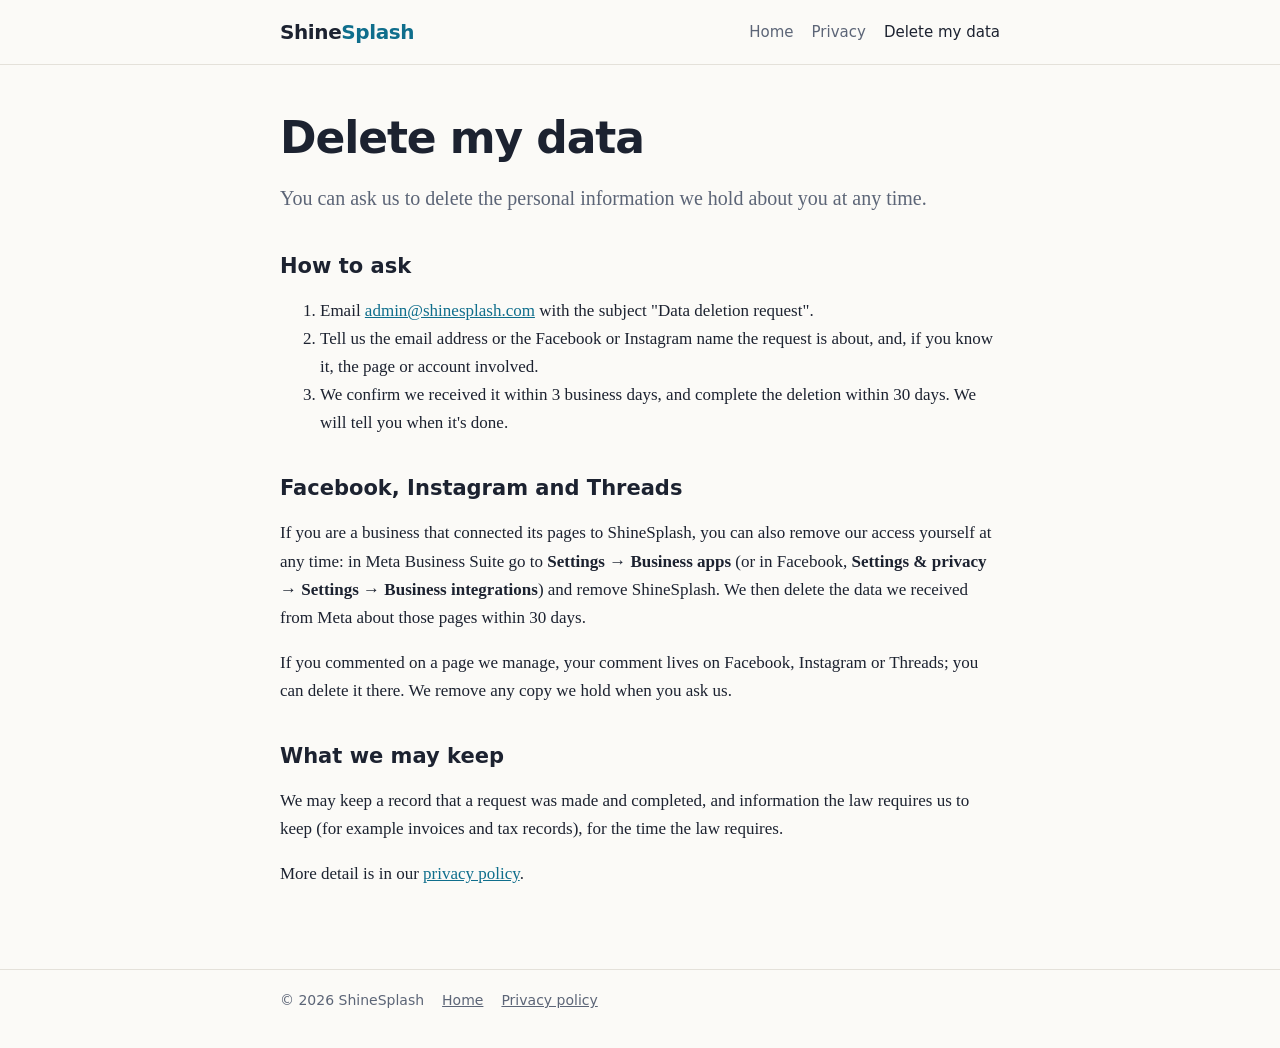
==== data-deletion/index.html @ 6895125b "shinesplash.com: home, privacy policy, data deletion" ====
<!doctype html>
<html lang="en">
<head>
<meta charset="utf-8">
<meta name="viewport" content="width=device-width, initial-scale=1">
<title>Delete my data — ShineSplash</title>
<meta name="description" content="How to ask ShineSplash to delete your data, including data that came from Facebook or Instagram.">
<link rel="stylesheet" href="/style.css">
</head>
<body>
<header><div class="wrap">
  <a class="logo" href="/">Shine<span>Splash</span></a>
  <nav><a href="/">Home</a><a href="/privacy/">Privacy</a><a href="/data-deletion/" aria-current="page">Delete my data</a></nav>
</div></header>
<main><div class="wrap">
  <h1>Delete my data</h1>
  <p class="lede">You can ask us to delete the personal information we hold about you at any time.</p>

  <h2>How to ask</h2>
  <ol>
    <li>Email <a href="mailto:admin@shinesplash.com?subject=Data%20deletion%20request">admin@shinesplash.com</a> with the subject "Data deletion request".</li>
    <li>Tell us the email address or the Facebook or Instagram name the request is about, and, if you know it, the page or account involved.</li>
    <li>We confirm we received it within 3 business days, and complete the deletion within 30 days. We will tell you when it's done.</li>
  </ol>

  <h2>Facebook, Instagram and Threads</h2>
  <p>If you are a business that connected its pages to ShineSplash, you can also remove our access yourself at any time: in Meta Business Suite go to <b>Settings → Business apps</b> (or in Facebook, <b>Settings &amp; privacy → Settings → Business integrations</b>) and remove ShineSplash. We then delete the data we received from Meta about those pages within 30 days.</p>
  <p>If you commented on a page we manage, your comment lives on Facebook, Instagram or Threads; you can delete it there. We remove any copy we hold when you ask us.</p>

  <h2>What we may keep</h2>
  <p>We may keep a record that a request was made and completed, and information the law requires us to keep (for example invoices and tax records), for the time the law requires.</p>

  <p>More detail is in our <a href="/privacy/">privacy policy</a>.</p>
</div></main>
<footer><div class="wrap"><span>© 2026 ShineSplash</span><a href="/">Home</a><a href="/privacy/">Privacy policy</a></div></footer>
</body>
</html>
---- style.css ----
:root {
  --bg: #fbfaf7; --ink: #1c2230; --muted: #5c6577; --line: #e4e1da; --accent: #0f6e8c; --card: #ffffff;
}
@media (prefers-color-scheme: dark) {
  :root { --bg: #11151c; --ink: #e8eaef; --muted: #9aa3b3; --line: #2a313d; --accent: #5cc2df; --card: #181d26; }
}
* { box-sizing: border-box; }
html { -webkit-text-size-adjust: 100%; }
body { margin: 0; background: var(--bg); color: var(--ink); font: 17px/1.65 Georgia, "Iowan Old Style", "Palatino Linotype", serif; }
a { color: var(--accent); }
.wrap { max-width: 760px; margin: 0 auto; padding: 0 20px; }
header { border-bottom: 1px solid var(--line); }
header .wrap { display: flex; justify-content: space-between; align-items: center; gap: 16px; padding-top: 18px; padding-bottom: 18px; flex-wrap: wrap; }
.logo { font: 700 20px/1 system-ui, -apple-system, "Segoe UI", sans-serif; letter-spacing: -0.02em; color: var(--ink); text-decoration: none; }
.logo span { color: var(--accent); }
nav a { font: 15px system-ui, -apple-system, "Segoe UI", sans-serif; color: var(--muted); text-decoration: none; margin-left: 18px; }
nav a:first-child { margin-left: 0; }
nav a:hover, nav a[aria-current] { color: var(--ink); }
main { padding: 48px 0 64px; }
h1 { font: 700 clamp(30px, 6vw, 44px)/1.15 system-ui, -apple-system, "Segoe UI", sans-serif; letter-spacing: -0.025em; margin: 0 0 18px; }
h2 { font: 650 21px/1.3 system-ui, -apple-system, "Segoe UI", sans-serif; margin: 38px 0 10px; }
.lede { font-size: 20px; color: var(--muted); margin: 0 0 32px; }
.cards { display: grid; grid-template-columns: repeat(auto-fit, minmax(220px, 1fr)); gap: 16px; margin: 32px 0; }
.card { background: var(--card); border: 1px solid var(--line); border-radius: 12px; padding: 18px 20px; }
.card h3 { font: 650 17px/1.3 system-ui, -apple-system, "Segoe UI", sans-serif; margin: 0 0 6px; }
.card p { margin: 0; color: var(--muted); font-size: 16px; }
.meta { font: 14px system-ui, -apple-system, "Segoe UI", sans-serif; color: var(--muted); }
table { width: 100%; border-collapse: collapse; font-size: 16px; margin: 12px 0; }
th, td { text-align: left; vertical-align: top; padding: 9px 10px; border-bottom: 1px solid var(--line); }
th { font: 600 14px system-ui, -apple-system, "Segoe UI", sans-serif; color: var(--muted); }
.scroll { overflow-x: auto; }
footer { border-top: 1px solid var(--line); padding: 22px 0 40px; }
footer .wrap { display: flex; gap: 18px; flex-wrap: wrap; font: 14px system-ui, -apple-system, "Segoe UI", sans-serif; color: var(--muted); }
footer a { color: var(--muted); }
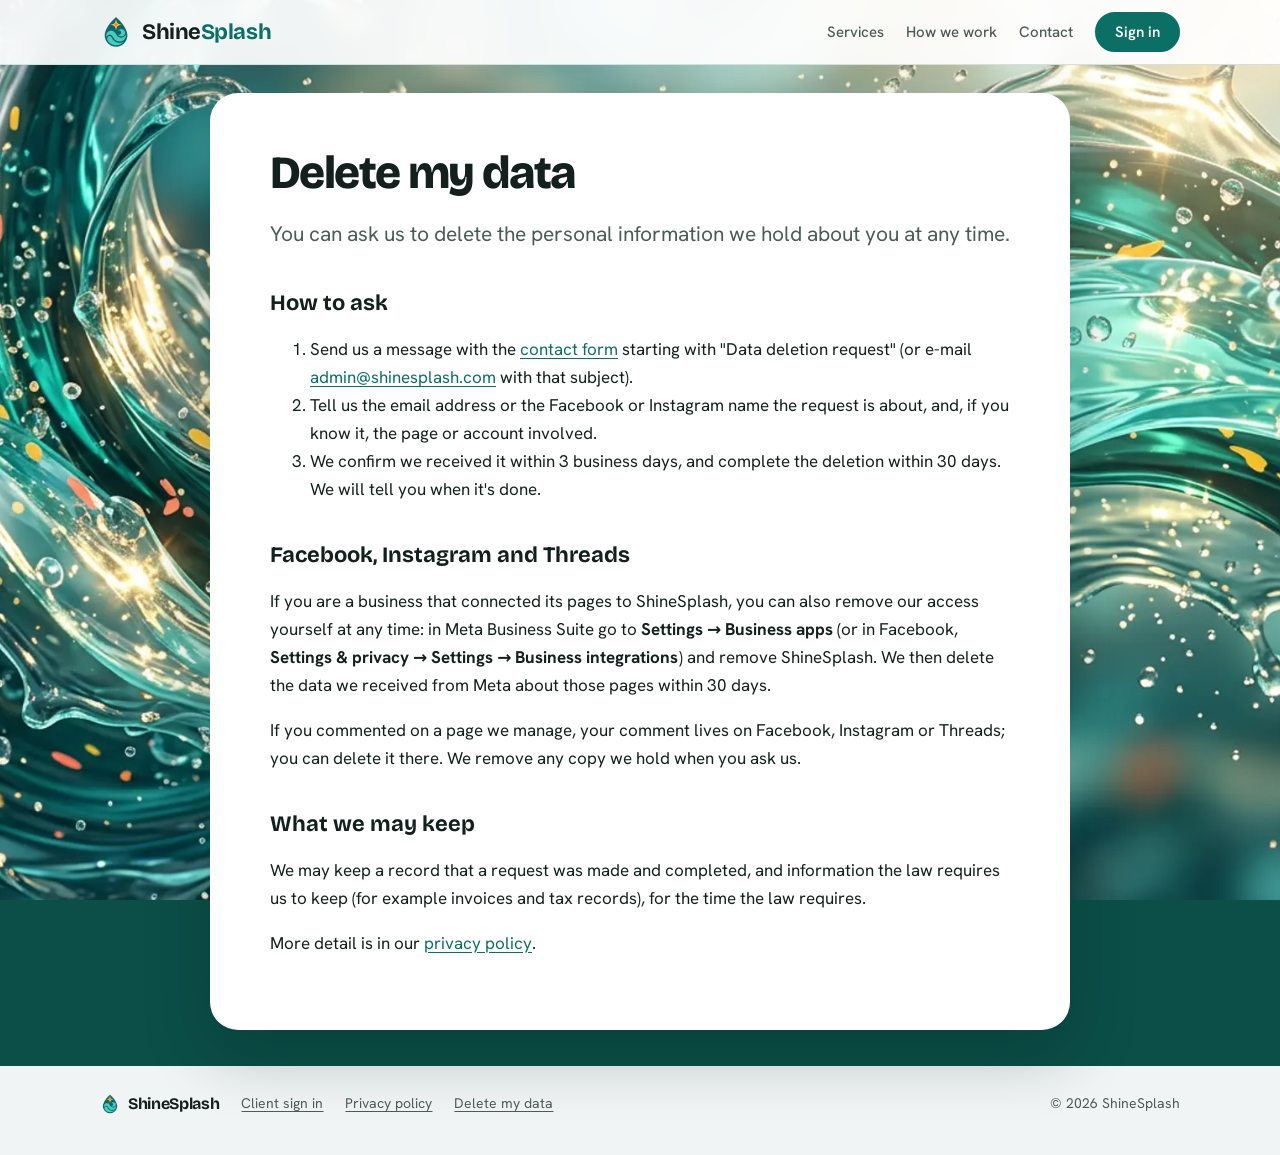
==== commit c87af988: "shinesplash.com redesign: splash background with white cards, AI pictures, Sign in to app.shinesplas" ====
--- a/data-deletion/index.html
+++ b/data-deletion/index.html
@@ -5,20 +5,25 @@
 <meta name="viewport" content="width=device-width, initial-scale=1">
 <title>Delete my data — ShineSplash</title>
 <meta name="description" content="How to ask ShineSplash to delete your data, including data that came from Facebook or Instagram.">
+<link rel="icon" href="/favicon.png" type="image/png">
+<link rel="apple-touch-icon" href="/apple-touch-icon.png">
 <link rel="stylesheet" href="/style.css">
 </head>
 <body>
-<header><div class="wrap">
-  <a class="logo" href="/">Shine<span>Splash</span></a>
-  <nav><a href="/">Home</a><a href="/privacy/">Privacy</a><a href="/data-deletion/" aria-current="page">Delete my data</a></nav>
+<header class="site-head"><div class="wrap">
+  <a class="brand" href="/"><img src="/assets/mark-64.png" width="32" height="32" alt=""><span class="name">Shine<span>Splash</span></span></a>
+  <nav aria-label="Main">
+    <a class="nav-link" href="/#services">Services</a><a class="nav-link" href="/#how">How we work</a><a class="nav-link" href="/#contact">Contact</a>
+    <a class="btn btn-small" href="https://app.shinesplash.com/signin">Sign in</a>
+  </nav>
 </div></header>
-<main><div class="wrap">
+<main><div class="wrap page">
   <h1>Delete my data</h1>
   <p class="lede">You can ask us to delete the personal information we hold about you at any time.</p>
 
   <h2>How to ask</h2>
   <ol>
-    <li>Email <a href="mailto:admin@shinesplash.com?subject=Data%20deletion%20request">admin@shinesplash.com</a> with the subject "Data deletion request".</li>
+    <li>Send us a message with the <a href="/#contact">contact form</a> starting with "Data deletion request" (or e-mail <a href="mailto:admin@shinesplash.com?subject=Data%20deletion%20request">admin@shinesplash.com</a> with that subject).</li>
     <li>Tell us the email address or the Facebook or Instagram name the request is about, and, if you know it, the page or account involved.</li>
     <li>We confirm we received it within 3 business days, and complete the deletion within 30 days. We will tell you when it's done.</li>
   </ol>
@@ -32,6 +37,10 @@
 
   <p>More detail is in our <a href="/privacy/">privacy policy</a>.</p>
 </div></main>
-<footer><div class="wrap"><span>© 2026 ShineSplash</span><a href="/">Home</a><a href="/privacy/">Privacy policy</a></div></footer>
+<footer class="site-foot"><div class="wrap">
+  <span class="brand brand-small"><img src="/assets/mark-64.png" width="20" height="20" alt="">ShineSplash</span>
+  <a href="https://app.shinesplash.com/signin">Client sign in</a><a href="/privacy/">Privacy policy</a><a href="/data-deletion/" aria-current="page">Delete my data</a>
+  <span class="copy">© 2026 ShineSplash</span>
+</div></footer>
 </body>
 </html>
--- a/style.css
+++ b/style.css
@@ -1,34 +1,165 @@
+/* shinesplash.com - brand kit colours (projects/ShineSplash/brand/colours) and fonts served from this site (no third parties). */
+@font-face { font-family: "Bricolage Grotesque"; src: url("/assets/fonts/bricolage-grotesque-latin-opsz-normal.woff2") format("woff2"); font-weight: 200 800; font-display: swap; }
+@font-face { font-family: "Hanken Grotesk"; src: url("/assets/fonts/hanken-grotesk-latin-wght-normal.woff2") format("woff2"); font-weight: 100 900; font-display: swap; }
+
 :root {
-  --bg: #fbfaf7; --ink: #1c2230; --muted: #5c6577; --line: #e4e1da; --accent: #0f6e8c; --card: #ffffff;
+  --surface: #f7faf9; --raised: #ffffff; --sunken: #e9f2ef; --line: #d6dfdc;
+  --ink: #14201e; --muted: #4c5b57;
+  --splash: #0c6f65; --splash-deep: #08433d; --aqua: #4cc4b5; --splash-soft: #d9eeea; --on-splash: #ffffff;
+  --shine: #f2bd2c; --on-shine: #14201e; --coral: #ff7a59;
+  --hero-fade: linear-gradient(90deg, rgba(251,249,244,0.96) 0%, rgba(251,249,244,0.86) 38%, rgba(251,249,244,0) 66%);
+  --display: "Bricolage Grotesque", "Segoe UI", system-ui, sans-serif;
+  --sans: "Hanken Grotesk", "Segoe UI", system-ui, -apple-system, sans-serif;
+  color-scheme: light;
 }
 @media (prefers-color-scheme: dark) {
-  :root { --bg: #11151c; --ink: #e8eaef; --muted: #9aa3b3; --line: #2a313d; --accent: #5cc2df; --card: #181d26; }
+  :root {
+    --surface: #0f1514; --raised: #172120; --sunken: #0a0f0e; --line: #2a3735;
+    --ink: #e6eeec; --muted: #a3b5b0;
+    --splash: #4cc4b5; --splash-soft: #123833; --on-splash: #04201c;
+    --hero-fade: linear-gradient(90deg, rgba(15,21,20,0.95) 0%, rgba(15,21,20,0.84) 40%, rgba(15,21,20,0.15) 72%);
+    color-scheme: dark;
+  }
 }
+
 * { box-sizing: border-box; }
-html { -webkit-text-size-adjust: 100%; }
-body { margin: 0; background: var(--bg); color: var(--ink); font: 17px/1.65 Georgia, "Iowan Old Style", "Palatino Linotype", serif; }
-a { color: var(--accent); }
-.wrap { max-width: 760px; margin: 0 auto; padding: 0 20px; }
-header { border-bottom: 1px solid var(--line); }
-header .wrap { display: flex; justify-content: space-between; align-items: center; gap: 16px; padding-top: 18px; padding-bottom: 18px; flex-wrap: wrap; }
-.logo { font: 700 20px/1 system-ui, -apple-system, "Segoe UI", sans-serif; letter-spacing: -0.02em; color: var(--ink); text-decoration: none; }
-.logo span { color: var(--accent); }
-nav a { font: 15px system-ui, -apple-system, "Segoe UI", sans-serif; color: var(--muted); text-decoration: none; margin-left: 18px; }
-nav a:first-child { margin-left: 0; }
+html { -webkit-text-size-adjust: 100%; scroll-behavior: smooth; }
+@media (prefers-reduced-motion: reduce) { html { scroll-behavior: auto; } }
+body { margin: 0; background: var(--surface); color: var(--ink); font: 17px/1.65 var(--sans); }
+a { color: var(--splash); text-underline-offset: 3px; }
+:focus-visible { outline: 2px solid var(--splash); outline-offset: 2px; border-radius: 4px; }
+img { max-width: 100%; height: auto; display: block; }
+.wrap { max-width: 1120px; margin: 0 auto; padding: 0 20px; }
+
+/* Header + brand */
+.site-head { position: sticky; top: 0; z-index: 10; background: color-mix(in srgb, var(--surface) 88%, transparent); backdrop-filter: blur(10px); border-bottom: 1px solid var(--line); }
+.site-head .wrap { display: flex; justify-content: space-between; align-items: center; gap: 12px 20px; padding-top: 12px; padding-bottom: 12px; flex-wrap: wrap; }
+.brand { display: inline-flex; align-items: center; gap: 10px; font: 700 22px/1 var(--display); letter-spacing: -0.02em; color: var(--ink); text-decoration: none; }
+.brand .name span { color: var(--splash); }
+.brand-small { font-size: 16px; gap: 8px; }
+nav { display: flex; align-items: center; gap: 4px 22px; flex-wrap: wrap; }
+nav a { font-size: 15px; font-weight: 500; color: var(--muted); text-decoration: none; }
 nav a:hover, nav a[aria-current] { color: var(--ink); }
-main { padding: 48px 0 64px; }
-h1 { font: 700 clamp(30px, 6vw, 44px)/1.15 system-ui, -apple-system, "Segoe UI", sans-serif; letter-spacing: -0.025em; margin: 0 0 18px; }
-h2 { font: 650 21px/1.3 system-ui, -apple-system, "Segoe UI", sans-serif; margin: 38px 0 10px; }
-.lede { font-size: 20px; color: var(--muted); margin: 0 0 32px; }
-.cards { display: grid; grid-template-columns: repeat(auto-fit, minmax(220px, 1fr)); gap: 16px; margin: 32px 0; }
-.card { background: var(--card); border: 1px solid var(--line); border-radius: 12px; padding: 18px 20px; }
-.card h3 { font: 650 17px/1.3 system-ui, -apple-system, "Segoe UI", sans-serif; margin: 0 0 6px; }
-.card p { margin: 0; color: var(--muted); font-size: 16px; }
-.meta { font: 14px system-ui, -apple-system, "Segoe UI", sans-serif; color: var(--muted); }
+
+/* Buttons */
+.btn { display: inline-flex; align-items: center; justify-content: center; min-height: 46px; padding: 0 22px; border-radius: 999px; border: 2px solid var(--splash);
+  background: var(--splash); color: var(--on-splash); font: 600 16px/1 var(--sans); text-decoration: none; transition: background-color .15s, color .15s, border-color .15s; }
+.btn:hover { background: var(--splash-deep); border-color: var(--splash-deep); color: #fff; }
+.btn-ghost { background: transparent; color: var(--splash); }
+.btn-ghost:hover { background: var(--splash-soft); color: var(--ink); border-color: var(--splash); }
+.btn-shine { background: var(--shine); border-color: var(--shine); color: var(--on-shine); }
+.btn-shine:hover { background: #ffd35a; border-color: #ffd35a; color: var(--on-shine); }
+.btn-small { min-height: 40px; padding: 0 18px; font-size: 15px; color: var(--on-splash); }
+nav .btn-small:hover { color: #fff; }
+.actions { display: flex; flex-wrap: wrap; gap: 12px; margin: 0; }
+
+/* Hero */
+.hero { position: relative; overflow: hidden; min-height: min(640px, 82vh); display: flex; align-items: center; background: #fbf9f4; }
+.hero picture, .hero-bg { position: absolute; inset: 0; width: 100%; height: 100%; }
+.hero-bg { object-fit: cover; object-position: 62% 50%; }
+.hero::after { content: ""; position: absolute; inset: 0; background: var(--hero-fade); }
+.hero-copy { position: relative; z-index: 1; padding-top: 72px; padding-bottom: 72px; width: 100%; }
+.hero-copy > * { max-width: 520px; }
+.eyebrow { display: inline-flex; align-items: center; gap: 10px; margin: 0 0 18px; padding: 7px 14px; border-radius: 999px; background: var(--raised); border: 1px solid var(--line);
+  font-size: 14px; font-weight: 600; color: var(--splash); }
+.spark { width: 14px; height: 14px; background: var(--shine); clip-path: polygon(50% 0, 62% 38%, 100% 50%, 62% 62%, 50% 100%, 38% 62%, 0 50%, 38% 38%); }
+h1 { font: 800 clamp(38px, 6.4vw, 66px)/1.04 var(--display); letter-spacing: -0.035em; margin: 0 0 20px; }
+.lede { font-size: clamp(18px, 2.2vw, 21px); color: var(--muted); margin: 0 0 30px; }
+
+/* Sections */
+.section { padding-top: 88px; padding-bottom: 88px; }
+.section-title, .contact h2 { font: 750 clamp(30px, 4vw, 42px)/1.1 var(--display); letter-spacing: -0.03em; margin: 0 0 28px; }
+.services { display: grid; grid-template-columns: repeat(auto-fit, minmax(290px, 1fr)); gap: 24px; }
+.service { background: var(--raised); border: 1px solid var(--line); border-radius: 22px; overflow: hidden; transition: transform .2s, box-shadow .2s; }
+.service:hover { transform: translateY(-3px); box-shadow: 0 14px 36px rgba(8, 67, 61, 0.12); }
+@media (prefers-reduced-motion: reduce) { .service, .service:hover { transition: none; transform: none; } }
+.service img { aspect-ratio: 4 / 3; object-fit: cover; width: 100%; background: #f6f4ef; }
+.service-body { padding: 22px 26px 28px; }
+.service h3 { font: 700 23px/1.2 var(--display); letter-spacing: -0.02em; margin: 0 0 8px; }
+.service p { margin: 0; color: var(--muted); }
+
+.how-band { background: var(--sunken); }
+.how { display: grid; grid-template-columns: 1fr 1.1fr; gap: 48px; align-items: center; }
+.how img { border-radius: 22px; aspect-ratio: 4 / 3; object-fit: cover; width: 100%; }
+.points { list-style: none; padding: 0; margin: 0; display: grid; gap: 18px; }
+.points li { position: relative; padding-left: 36px; color: var(--muted); }
+.points li::before { content: ""; position: absolute; left: 0; top: 4px; width: 20px; height: 20px; background: var(--shine);
+  clip-path: polygon(50% 0, 62% 38%, 100% 50%, 62% 62%, 50% 100%, 38% 62%, 0 50%, 38% 38%); }
+.points strong { display: block; color: var(--ink); font-size: 18px; }
+@media (max-width: 760px) { .how { grid-template-columns: 1fr; gap: 28px; } }
+
+.contact { display: flex; justify-content: space-between; align-items: center; gap: 24px; flex-wrap: wrap; padding: 44px clamp(24px, 5vw, 56px); border-radius: 28px;
+  background: radial-gradient(circle at 88% 20%, rgba(242,189,44,0.28), transparent 42%), linear-gradient(135deg, #08433d, #0c6f65 60%, #128a7d); color: #ffffff; }
+.contact h2 { margin: 0 0 6px; color: #ffffff; }
+.contact p { margin: 0; color: #d9eeea; font-size: 18px; }
+.contact > div { flex: 1 1 260px; }
+.contact-form { flex: 2 1 420px; display: grid; grid-template-columns: 1fr 1fr; gap: 14px 16px; }
+.contact-form label { display: flex; flex-direction: column; gap: 6px; font-weight: 600; font-size: 15px; color: #ffffff; }
+.contact-form input, .contact-form textarea { font: 400 16px/1.4 var(--sans); padding: 12px 14px; border-radius: 12px; border: 1px solid rgba(255,255,255,0.35);
+  background: rgba(255,255,255,0.96); color: #14201e; min-height: 46px; }
+.contact-form textarea { resize: vertical; min-height: 120px; }
+.contact-form input:focus-visible, .contact-form textarea:focus-visible { outline: 3px solid var(--shine); outline-offset: 1px; }
+.contact-form .wide { grid-column: 1 / -1; }
+.contact-form .hp { position: absolute; left: -10000px; width: 1px; height: 1px; overflow: hidden; }
+.contact .form-foot { display: flex; align-items: center; gap: 16px; flex-wrap: wrap; font-size: 15px; }
+.contact .form-foot a { color: #ffffff; }
+@media (max-width: 600px) { .contact-form { grid-template-columns: 1fr; } }
+
+/* Plain pages (privacy, data deletion) */
+.page { max-width: 760px; padding-top: 56px; padding-bottom: 72px; }
+.page h1 { font-size: clamp(32px, 5vw, 46px); }
+.page h2 { font: 700 22px/1.3 var(--display); margin: 38px 0 10px; }
+.meta { font-size: 14px; color: var(--muted); }
 table { width: 100%; border-collapse: collapse; font-size: 16px; margin: 12px 0; }
 th, td { text-align: left; vertical-align: top; padding: 9px 10px; border-bottom: 1px solid var(--line); }
-th { font: 600 14px system-ui, -apple-system, "Segoe UI", sans-serif; color: var(--muted); }
+th { font-size: 14px; font-weight: 600; color: var(--muted); }
 .scroll { overflow-x: auto; }
-footer { border-top: 1px solid var(--line); padding: 22px 0 40px; }
-footer .wrap { display: flex; gap: 18px; flex-wrap: wrap; font: 14px system-ui, -apple-system, "Segoe UI", sans-serif; color: var(--muted); }
-footer a { color: var(--muted); }
+
+/* Footer */
+.site-foot { border-top: 1px solid var(--line); padding: 26px 0 40px; }
+.site-foot .wrap { display: flex; gap: 10px 22px; flex-wrap: wrap; align-items: center; font-size: 14px; color: var(--muted); }
+.site-foot a { color: var(--muted); }
+.site-foot .copy { margin-left: auto; }
+@media (max-width: 600px) {
+  .site-foot .copy { margin-left: 0; width: 100%; }
+  .section { padding-top: 60px; padding-bottom: 60px; }
+  .site-head .wrap { flex-wrap: nowrap; }
+  .nav-link { display: none; }
+}
+@media (max-width: 700px) {
+  .hero { display: flex; flex-direction: column-reverse; min-height: 0; }
+  .hero picture { position: relative; display: block; height: 240px; }
+  .hero-bg { position: absolute; object-position: 64% 50%; }
+  .hero::after { display: none; }
+  .hero-copy { padding-top: 36px; padding-bottom: 8px; }
+  .hero { padding-bottom: 0; }
+}
+
+/* Splash page (operator 2026-10-29): white cards with room inside; around them a big splash in the hero's colours. */
+body { background: #0b4f48; }
+body::before { content: ""; position: fixed; inset: 0; z-index: -1; background: #0b4f48 url("/assets/img/page-splash-wide-1920.webp") center / cover no-repeat; }
+@media (max-aspect-ratio: 4/5) { body::before { background-image: url("/assets/img/page-splash-tall-900.webp"); } }
+main { display: grid; gap: 28px; padding: 28px 16px 36px; }
+main > section, main > .page { width: 100%; max-width: 1120px; margin: 0 auto; background: var(--raised); border-radius: 28px;
+  box-shadow: 0 24px 64px rgba(4, 32, 28, 0.28); }
+main > section.wrap, main > .page { padding: 56px clamp(20px, 5vw, 60px); }
+main > .page { max-width: 860px; }
+.hero { min-height: min(600px, 78vh); border-radius: 28px; }
+.how-band { background: var(--raised); padding: 56px 0; }
+.how-band .wrap { padding: 0 clamp(20px, 5vw, 60px); }
+.contact { padding: 0; background: none; color: var(--ink); border-radius: 0; align-items: flex-start; }
+.contact h2 { color: var(--ink); }
+.contact p { color: var(--muted); }
+.contact-form label { color: var(--ink); }
+.contact-form input, .contact-form textarea { background: var(--surface); color: var(--ink); border: 1px solid var(--line); }
+.contact-form input:focus-visible, .contact-form textarea:focus-visible { outline-color: var(--splash); }
+.contact .form-foot a { color: var(--splash); }
+.site-head { background: color-mix(in srgb, var(--raised) 92%, transparent); }
+.site-foot { border-top: 0; background: color-mix(in srgb, var(--raised) 94%, transparent); }
+@media (max-width: 600px) {
+  main { gap: 18px; padding: 16px 12px 24px; }
+  main > section, main > .page, .hero { border-radius: 22px; }
+  main > section.wrap, main > .page { padding: 36px 20px; }
+  .how-band { padding: 36px 0; }
+  .how-band .wrap { padding: 0 20px; }
+}
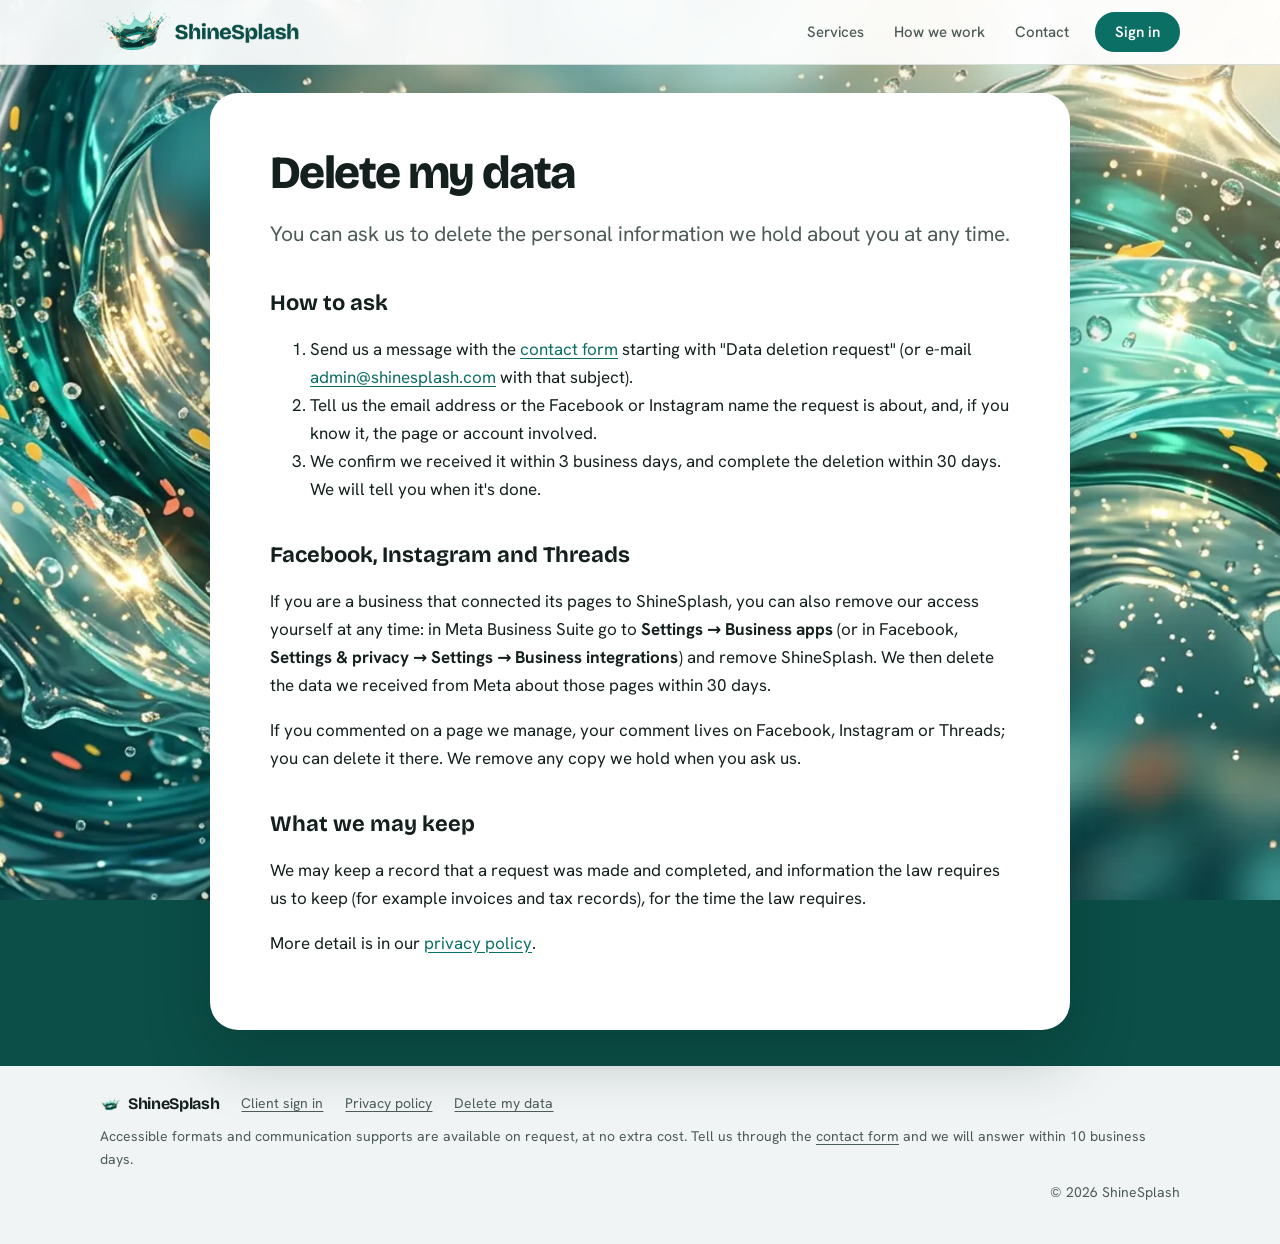
==== commit a9e3b47d: "New logo, water-video background, accessibility fixes (hero contrast, stop-the-moving-background con" ====
--- a/data-deletion/index.html
+++ b/data-deletion/index.html
@@ -5,13 +5,15 @@
 <meta name="viewport" content="width=device-width, initial-scale=1">
 <title>Delete my data — ShineSplash</title>
 <meta name="description" content="How to ask ShineSplash to delete your data, including data that came from Facebook or Instagram.">
-<link rel="icon" href="/favicon.png" type="image/png">
+<link rel="icon" href="/favicon-16.png" sizes="16x16" type="image/png">
+<link rel="icon" href="/favicon-32.png" sizes="32x32" type="image/png">
+<link rel="icon" href="/favicon.png" sizes="48x48" type="image/png">
 <link rel="apple-touch-icon" href="/apple-touch-icon.png">
 <link rel="stylesheet" href="/style.css">
 </head>
 <body>
 <header class="site-head"><div class="wrap">
-  <a class="brand" href="/"><img src="/assets/mark-64.png" width="32" height="32" alt=""><span class="name">Shine<span>Splash</span></span></a>
+  <a class="brand" href="/"><picture><source media="(prefers-color-scheme: dark)" srcset="/assets/lockup-dark-240.png"><img class="brand-logo" src="/assets/lockup-light-240.png" width="199" height="40" alt="ShineSplash"></picture></a>
   <nav aria-label="Main">
     <a class="nav-link" href="/#services">Services</a><a class="nav-link" href="/#how">How we work</a><a class="nav-link" href="/#contact">Contact</a>
     <a class="btn btn-small" href="https://app.shinesplash.com/signin">Sign in</a>
@@ -38,8 +40,9 @@
   <p>More detail is in our <a href="/privacy/">privacy policy</a>.</p>
 </div></main>
 <footer class="site-foot"><div class="wrap">
-  <span class="brand brand-small"><img src="/assets/mark-64.png" width="20" height="20" alt="">ShineSplash</span>
+  <span class="brand brand-small"><img src="/assets/crown-64.png" width="20" height="20" alt="">ShineSplash</span>
   <a href="https://app.shinesplash.com/signin">Client sign in</a><a href="/privacy/">Privacy policy</a><a href="/data-deletion/" aria-current="page">Delete my data</a>
+  <p class="a11y-note">Accessible formats and communication supports are available on request, at no extra cost. Tell us through the <a href="/#contact">contact form</a> and we will answer within 10 business days.</p>
   <span class="copy">© 2026 ShineSplash</span>
 </div></footer>
 </body>
--- a/style.css
+++ b/style.css
@@ -7,7 +7,8 @@
   --ink: #14201e; --muted: #4c5b57;
   --splash: #0c6f65; --splash-deep: #08433d; --aqua: #4cc4b5; --splash-soft: #d9eeea; --on-splash: #ffffff;
   --shine: #f2bd2c; --on-shine: #14201e; --coral: #ff7a59;
-  --hero-fade: linear-gradient(90deg, rgba(251,249,244,0.96) 0%, rgba(251,249,244,0.86) 38%, rgba(251,249,244,0) 66%);
+  --hero-pad: max(0px, calc((100% - 1120px) / 2));
+  --hero-fade: linear-gradient(90deg, rgba(251,249,244,0.96) 0, rgba(251,249,244,0.92) calc(var(--hero-pad) + 560px), rgba(251,249,244,0) calc(var(--hero-pad) + 780px));
   --display: "Bricolage Grotesque", "Segoe UI", system-ui, sans-serif;
   --sans: "Hanken Grotesk", "Segoe UI", system-ui, -apple-system, sans-serif;
   color-scheme: light;
@@ -17,13 +18,13 @@
     --surface: #0f1514; --raised: #172120; --sunken: #0a0f0e; --line: #2a3735;
     --ink: #e6eeec; --muted: #a3b5b0;
     --splash: #4cc4b5; --splash-soft: #123833; --on-splash: #04201c;
-    --hero-fade: linear-gradient(90deg, rgba(15,21,20,0.95) 0%, rgba(15,21,20,0.84) 40%, rgba(15,21,20,0.15) 72%);
+    --hero-fade: linear-gradient(90deg, rgba(15,21,20,0.95) 0, rgba(15,21,20,0.9) calc(var(--hero-pad) + 560px), rgba(15,21,20,0.15) calc(var(--hero-pad) + 780px));
     color-scheme: dark;
   }
 }
 
 * { box-sizing: border-box; }
-html { -webkit-text-size-adjust: 100%; scroll-behavior: smooth; }
+html { -webkit-text-size-adjust: 100%; scroll-behavior: smooth; scroll-padding-top: 96px; }
 @media (prefers-reduced-motion: reduce) { html { scroll-behavior: auto; } }
 body { margin: 0; background: var(--surface); color: var(--ink); font: 17px/1.65 var(--sans); }
 a { color: var(--splash); text-underline-offset: 3px; }
@@ -35,10 +36,12 @@
 .site-head { position: sticky; top: 0; z-index: 10; background: color-mix(in srgb, var(--surface) 88%, transparent); backdrop-filter: blur(10px); border-bottom: 1px solid var(--line); }
 .site-head .wrap { display: flex; justify-content: space-between; align-items: center; gap: 12px 20px; padding-top: 12px; padding-bottom: 12px; flex-wrap: wrap; }
 .brand { display: inline-flex; align-items: center; gap: 10px; font: 700 22px/1 var(--display); letter-spacing: -0.02em; color: var(--ink); text-decoration: none; }
+.brand-logo { display: block; height: 40px; width: auto; }
 .brand .name span { color: var(--splash); }
 .brand-small { font-size: 16px; gap: 8px; }
 nav { display: flex; align-items: center; gap: 4px 22px; flex-wrap: wrap; }
 nav a { font-size: 15px; font-weight: 500; color: var(--muted); text-decoration: none; }
+nav a.nav-link { display: inline-block; padding: 6px 4px; }
 nav a:hover, nav a[aria-current] { color: var(--ink); }
 
 /* Buttons */
@@ -69,7 +72,7 @@
 /* Sections */
 .section { padding-top: 88px; padding-bottom: 88px; }
 .section-title, .contact h2 { font: 750 clamp(30px, 4vw, 42px)/1.1 var(--display); letter-spacing: -0.03em; margin: 0 0 28px; }
-.services { display: grid; grid-template-columns: repeat(auto-fit, minmax(290px, 1fr)); gap: 24px; }
+.services { display: grid; grid-template-columns: repeat(auto-fit, minmax(min(290px, 100%), 1fr)); gap: 24px; }
 .service { background: var(--raised); border: 1px solid var(--line); border-radius: 22px; overflow: hidden; transition: transform .2s, box-shadow .2s; }
 .service:hover { transform: translateY(-3px); box-shadow: 0 14px 36px rgba(8, 67, 61, 0.12); }
 @media (prefers-reduced-motion: reduce) { .service, .service:hover { transition: none; transform: none; } }
@@ -86,7 +89,7 @@
 .points li::before { content: ""; position: absolute; left: 0; top: 4px; width: 20px; height: 20px; background: var(--shine);
   clip-path: polygon(50% 0, 62% 38%, 100% 50%, 62% 62%, 50% 100%, 38% 62%, 0 50%, 38% 38%); }
 .points strong { display: block; color: var(--ink); font-size: 18px; }
-@media (max-width: 760px) { .how { grid-template-columns: 1fr; gap: 28px; } }
+@media (max-width: 760px) { .how { grid-template-columns: minmax(0, 1fr); gap: 28px; } }
 
 .contact { display: flex; justify-content: space-between; align-items: center; gap: 24px; flex-wrap: wrap; padding: 44px clamp(24px, 5vw, 56px); border-radius: 28px;
   background: radial-gradient(circle at 88% 20%, rgba(242,189,44,0.28), transparent 42%), linear-gradient(135deg, #08433d, #0c6f65 60%, #128a7d); color: #ffffff; }
@@ -119,12 +122,13 @@
 .site-foot { border-top: 1px solid var(--line); padding: 26px 0 40px; }
 .site-foot .wrap { display: flex; gap: 10px 22px; flex-wrap: wrap; align-items: center; font-size: 14px; color: var(--muted); }
 .site-foot a { color: var(--muted); }
+.site-foot .a11y-note { flex-basis: 100%; margin: 0; }
 .site-foot .copy { margin-left: auto; }
 @media (max-width: 600px) {
   .site-foot .copy { margin-left: 0; width: 100%; }
   .section { padding-top: 60px; padding-bottom: 60px; }
   .site-head .wrap { flex-wrap: nowrap; }
-  .nav-link { display: none; }
+  nav a.nav-link { display: none; }
 }
 @media (max-width: 700px) {
   .hero { display: flex; flex-direction: column-reverse; min-height: 0; }
@@ -138,6 +142,15 @@
 /* Splash page (operator 2026-10-29): white cards with room inside; around them a big splash in the hero's colours. */
 body { background: #0b4f48; }
 body::before { content: ""; position: fixed; inset: 0; z-index: -1; background: #0b4f48 url("/assets/img/page-splash-wide-1920.webp") center / cover no-repeat; }
+/* The page background moves (operator 2026-11-09): the slow water loop plays over the splash still on wide screens when motion is welcome; phones and reduced motion keep the still. CSS only, no script. */
+.page-bg-video { position: fixed; inset: 0; z-index: -1; width: 100%; height: 100%; object-fit: cover; display: none; pointer-events: none; }
+@media (min-width: 701px) and (prefers-reduced-motion: no-preference) { .page-bg-video { display: block; } }
+@media print { .page-bg-video { display: none; } }
+/* WCAG 2.2.2: a way to stop the moving background without script. The footer checkbox hides the video and leaves the still. */
+body:has(#motion-stop:checked) .page-bg-video { display: none; }
+.motion-stop { display: none; align-items: center; gap: 8px; min-height: 24px; cursor: pointer; }
+.motion-stop input { width: 20px; height: 20px; margin: 0; accent-color: var(--splash); }
+@media (min-width: 701px) and (prefers-reduced-motion: no-preference) { .motion-stop { display: inline-flex; } }
 @media (max-aspect-ratio: 4/5) { body::before { background-image: url("/assets/img/page-splash-tall-900.webp"); } }
 main { display: grid; gap: 28px; padding: 28px 16px 36px; }
 main > section, main > .page { width: 100%; max-width: 1120px; margin: 0 auto; background: var(--raised); border-radius: 28px;
@@ -163,3 +176,10 @@
   .how-band { padding: 36px 0; }
   .how-band .wrap { padding: 0 20px; }
 }
+/* Big screens (operator 2026-11-09: the cards looked small on a wide monitor): the whole page scales up in steps, so the cards
+   take about the same share of the screen as on a laptop. Text, pictures and spacing grow together; the layout is unchanged. */
+@media (min-width: 1700px) { main, .site-head, .site-foot { zoom: 1.2; } }
+@media (min-width: 2100px) { main, .site-head, .site-foot { zoom: 1.45; } }
+@media (min-width: 2500px) { main, .site-head, .site-foot { zoom: 1.7; } }
+@media (min-width: 2900px) { main, .site-head, .site-foot { zoom: 1.95; } }
+@media (min-width: 3400px) { main, .site-head, .site-foot { zoom: 2.2; } }
